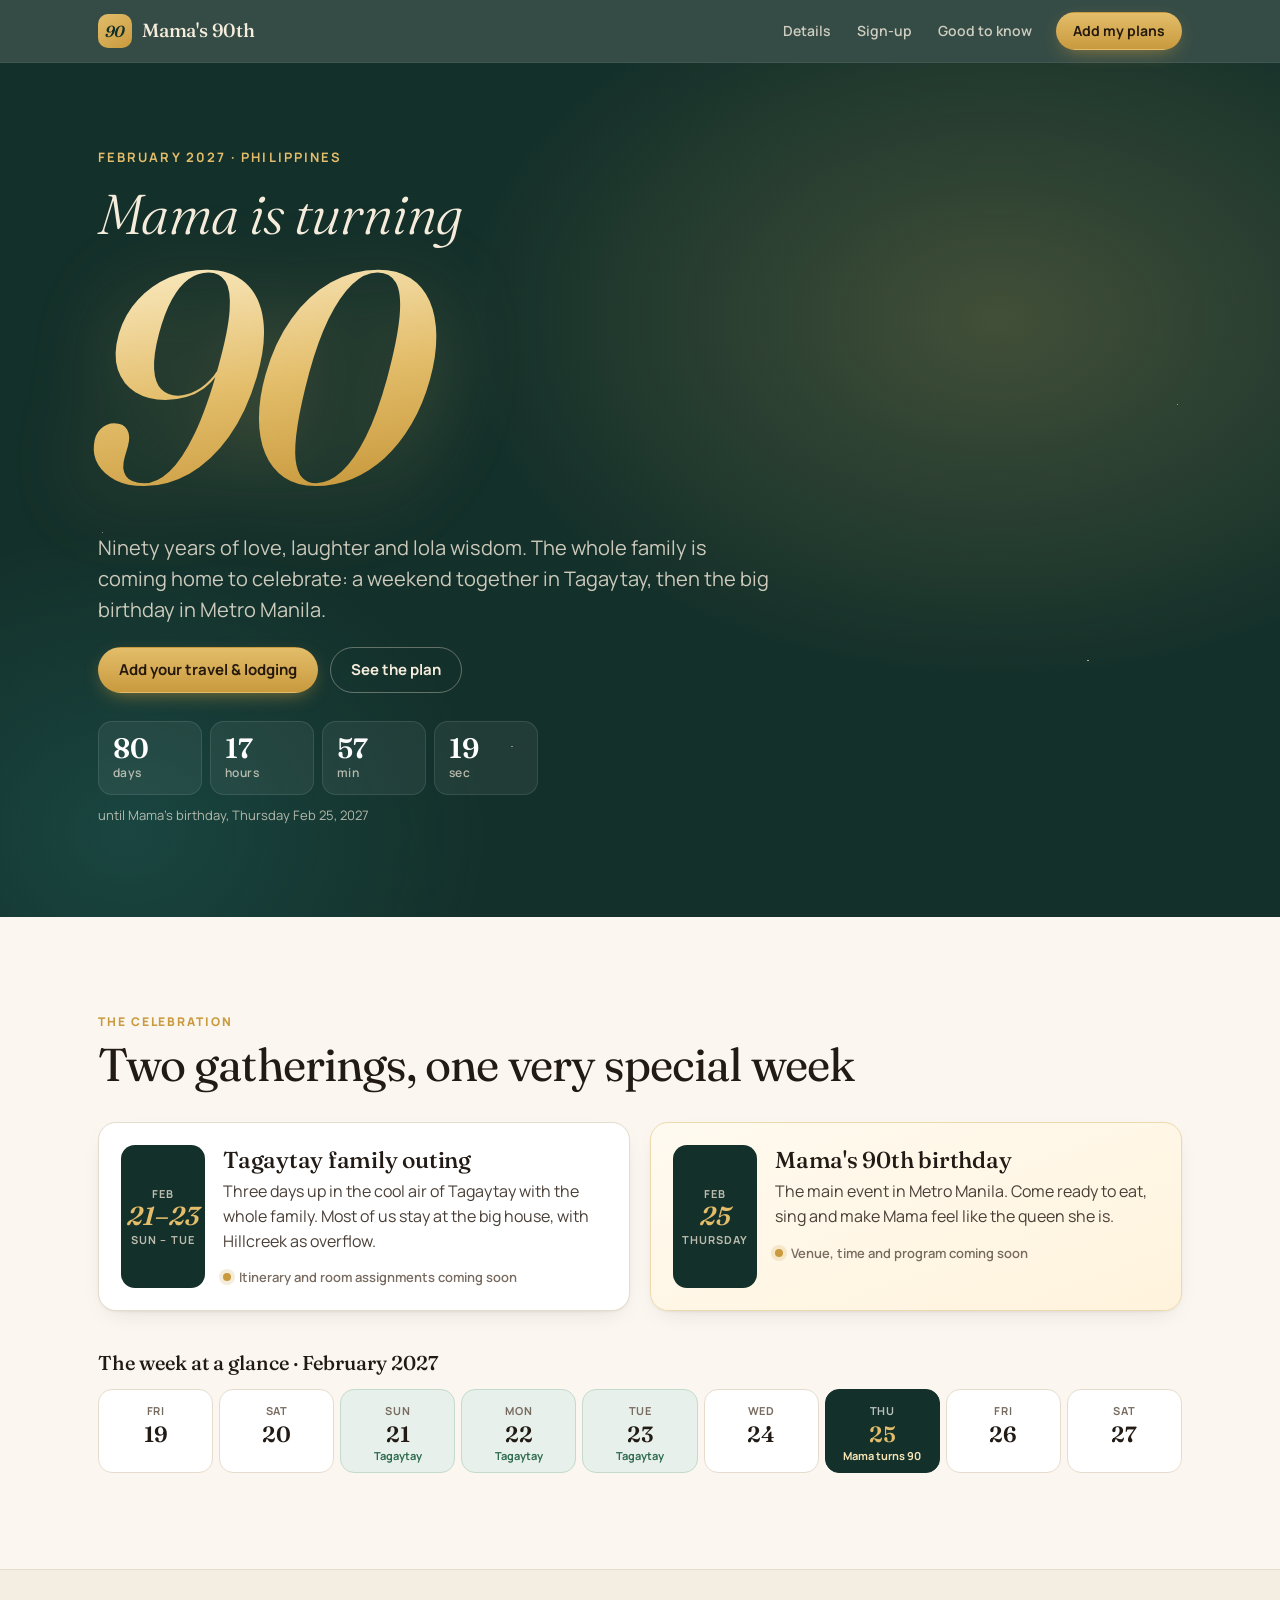
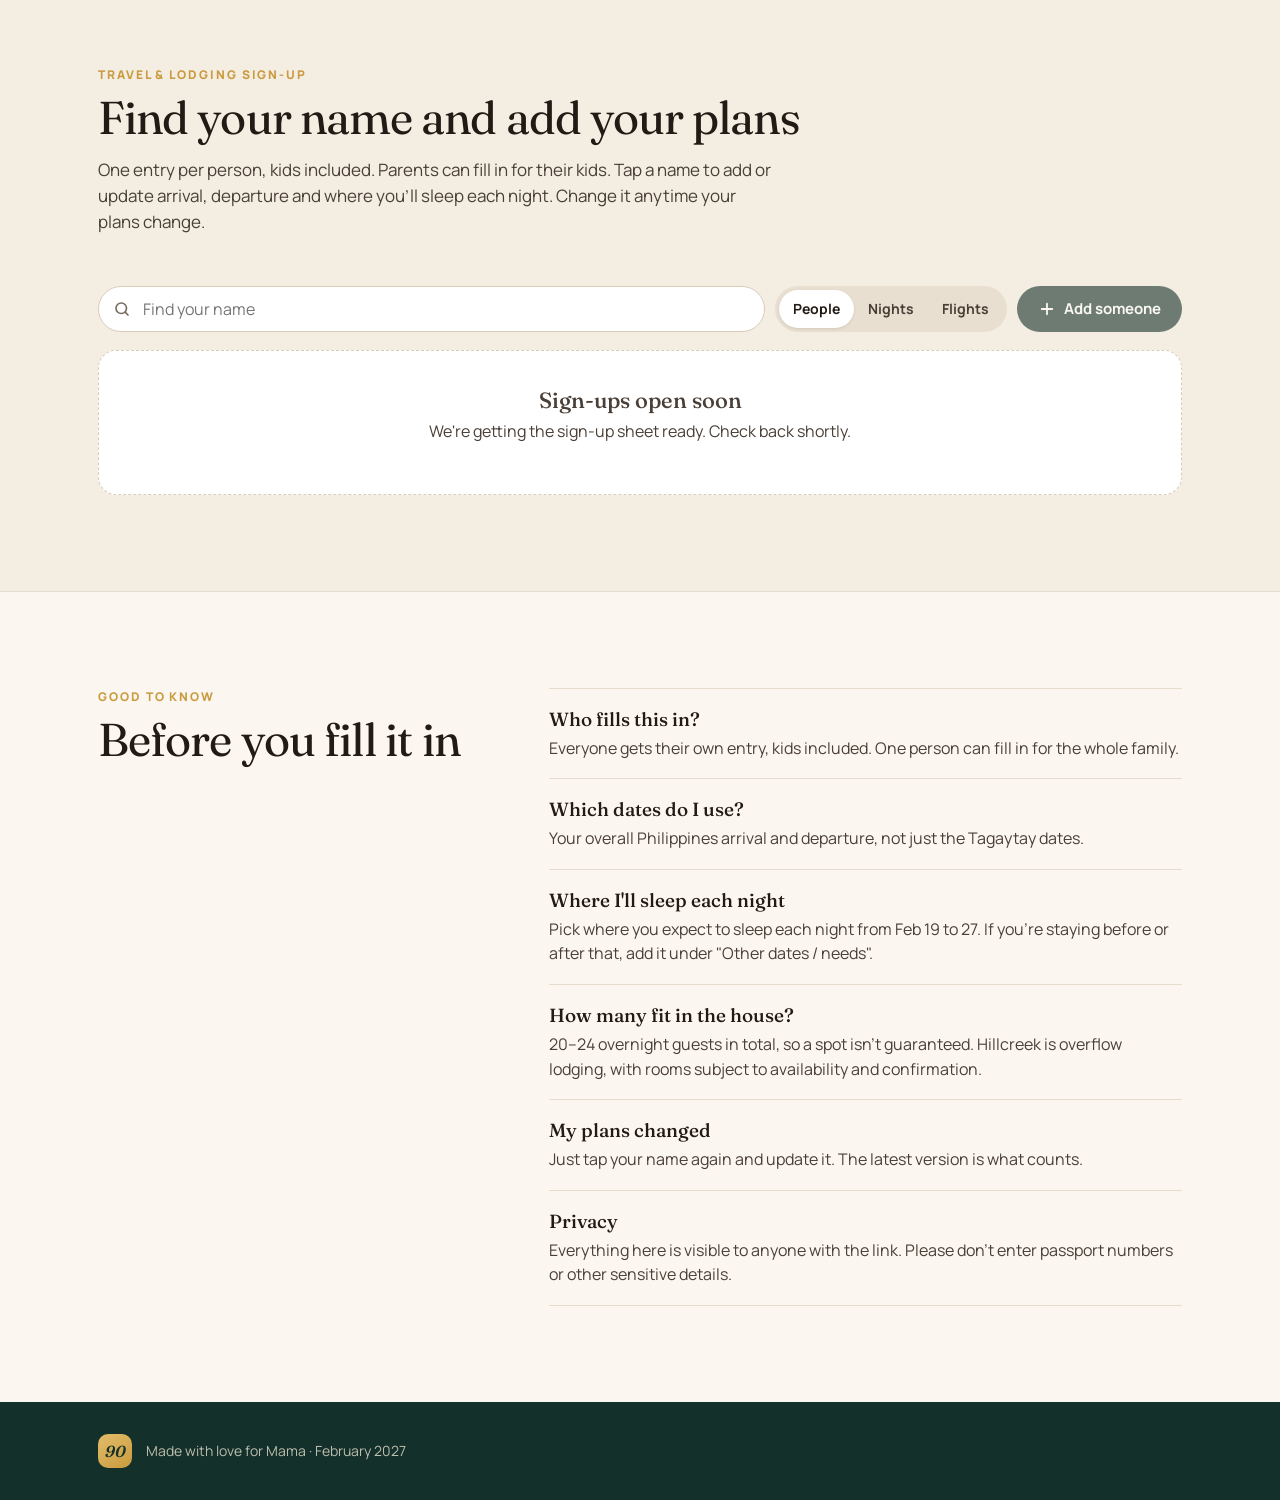
==== index.html @ 4e3ced60 "Mama's 90th event site with travel & lodging sign-up Static site for GitHub Pages backed by a Google" ====
<!doctype html>
<html lang="en">
<head>
  <meta charset="utf-8">
  <meta name="viewport" content="width=device-width, initial-scale=1, viewport-fit=cover">
  <title>Mama's 90th</title>
  <meta name="description" content="Mama is turning 90! Family outing in Tagaytay, Feb 21–23, and the birthday celebration in Metro Manila, Feb 25, 2027. Sign up for travel and lodging here.">
  <!-- Everyone's travel details are visible on this page, so keep it out of search engines. -->
  <meta name="robots" content="noindex, nofollow">
  <meta property="og:title" content="Mama's 90th">
  <meta property="og:description" content="Tagaytay family outing Feb 21–23 · Birthday celebration Feb 25, 2027. Add your travel & lodging plans.">
  <meta name="theme-color" content="#14302a">
  <link rel="icon" href="data:image/svg+xml,%3Csvg xmlns='http://www.w3.org/2000/svg' viewBox='0 0 64 64'%3E%3Crect width='64' height='64' rx='14' fill='%2314302a'/%3E%3Ctext x='32' y='44' font-family='Georgia,serif' font-size='32' font-style='italic' text-anchor='middle' fill='%23e3bd6a'%3E90%3C/text%3E%3C/svg%3E">
  <link rel="preconnect" href="https://fonts.googleapis.com">
  <link rel="preconnect" href="https://fonts.gstatic.com" crossorigin>
  <link href="https://fonts.googleapis.com/css2?family=Fraunces:ital,opsz,wght@0,9..144,300..700;1,9..144,300..700&family=Manrope:wght@400;500;600;700&display=swap" rel="stylesheet">
  <link rel="stylesheet" href="assets/styles.css">
  <script src="config.js"></script>
  <script src="assets/app.js" defer></script>
</head>
<body>
  <header class="nav" id="top">
    <div class="wrap nav__inner">
      <a class="brand" href="#top"><span class="brand__mark">90</span><span>Mama's 90th</span></a>
      <nav class="nav__links" aria-label="Sections">
        <a href="#details">Details</a>
        <a href="#signup">Sign-up</a>
        <a href="#faq">Good to know</a>
      </nav>
      <button class="btn btn--gold btn--sm" type="button" data-action="my-info">Add my plans</button>
    </div>
  </header>

  <main>
    <section class="hero">
      <div class="hero__glow" aria-hidden="true"></div>
      <div class="wrap hero__inner">
        <p class="eyebrow">February 2027 · Philippines</p>
        <h1 class="hero__title">
          <span class="hero__pre">Mama is turning</span>
          <span class="hero__num">90</span>
        </h1>
        <p class="hero__lede">Ninety years of love, laughter and lola wisdom. The whole family is coming home to celebrate: a weekend together in Tagaytay, then the big birthday in Metro Manila.</p>
        <div class="hero__cta">
          <a class="btn btn--gold" href="#signup">Add your travel &amp; lodging</a>
          <a class="btn btn--ghost" href="#details">See the plan</a>
        </div>
        <div class="countdown" id="countdown" aria-live="polite"></div>
      </div>
    </section>

    <section class="section" id="details">
      <div class="wrap">
        <p class="kicker">The celebration</p>
        <h2 class="h2">Two gatherings, one very special week</h2>

        <div class="events">
          <article class="event">
            <div class="event__date"><span>Feb</span><strong>21–23</strong><span>Sun – Tue</span></div>
            <div class="event__body">
              <h3>Tagaytay family outing</h3>
              <p>Three days up in the cool air of Tagaytay with the whole family. Most of us stay at the big house, with Hillcreek as overflow.</p>
              <p class="soon"><span class="dot"></span>Itinerary and room assignments coming soon</p>
            </div>
          </article>
          <article class="event event--feature">
            <div class="event__date"><span>Feb</span><strong>25</strong><span>Thursday</span></div>
            <div class="event__body">
              <h3>Mama's 90th birthday</h3>
              <p>The main event in Metro Manila. Come ready to eat, sing and make Mama feel like the queen she is.</p>
              <p class="soon"><span class="dot"></span>Venue, time and program coming soon</p>
            </div>
          </article>
        </div>

        <div class="week" aria-label="The week at a glance">
          <h3 class="h3">The week at a glance · February 2027</h3>
          <ol class="week__days" id="week"></ol>
        </div>
      </div>
    </section>

    <section class="section section--tint" id="signup">
      <div class="wrap">
        <p class="kicker">Travel &amp; lodging sign-up</p>
        <h2 class="h2">Find your name and add your plans</h2>
        <p class="lede">One entry per person, kids included. Parents can fill in for their kids. Tap a name to add or update arrival, departure and where you'll sleep each night. Change it anytime your plans change.</p>

        <div class="stats" id="stats" aria-live="polite"></div>

        <div class="toolbar">
          <label class="search">
            <svg viewBox="0 0 24 24" aria-hidden="true"><circle cx="11" cy="11" r="7"/><path d="m20 20-3.5-3.5"/></svg>
            <span class="sr-only">Find your name</span>
            <input type="search" id="search" placeholder="Find your name" autocomplete="off">
          </label>
          <div class="tabs" role="tablist" aria-label="View">
            <button role="tab" type="button" class="tab" data-view="people" aria-selected="true">People</button>
            <button role="tab" type="button" class="tab" data-view="nights" aria-selected="false">Nights</button>
            <button role="tab" type="button" class="tab" data-view="flights" aria-selected="false">Flights</button>
          </div>
          <button class="btn btn--dark" type="button" data-action="add">
            <svg viewBox="0 0 24 24" aria-hidden="true"><path d="M12 5v14M5 12h14"/></svg>Add someone
          </button>
        </div>

        <div id="board" class="board" aria-live="polite"></div>
      </div>
    </section>

    <section class="section" id="faq">
      <div class="wrap faq">
        <div>
          <p class="kicker">Good to know</p>
          <h2 class="h2">Before you fill it in</h2>
        </div>
        <dl class="faq__list">
          <div><dt>Who fills this in?</dt><dd>Everyone gets their own entry, kids included. One person can fill in for the whole family.</dd></div>
          <div><dt>Which dates do I use?</dt><dd>Your overall Philippines arrival and departure, not just the Tagaytay dates.</dd></div>
          <div><dt>Where I'll sleep each night</dt><dd>Pick where you expect to sleep each night from Feb 19 to 27. If you're staying before or after that, add it under "Other dates / needs".</dd></div>
          <div><dt>How many fit in the house?</dt><dd>20–24 overnight guests in total, so a spot isn't guaranteed. Hillcreek is overflow lodging, with rooms subject to availability and confirmation.</dd></div>
          <div><dt>My plans changed</dt><dd>Just tap your name again and update it. The latest version is what counts.</dd></div>
          <div><dt>Privacy</dt><dd>Everything here is visible to anyone with the link. Please don't enter passport numbers or other sensitive details.</dd></div>
        </dl>
      </div>
    </section>
  </main>

  <footer class="footer">
    <div class="wrap footer__inner">
      <span class="brand__mark">90</span>
      <p>Made with love for Mama · February 2027</p>
    </div>
  </footer>

  <dialog class="sheet" id="editor" aria-labelledby="editor-title">
    <form id="form" novalidate>
      <header class="sheet__head">
        <div>
          <p class="kicker kicker--sm" id="editor-kicker">Travel &amp; lodging</p>
          <h2 id="editor-title">Your plans</h2>
        </div>
        <button class="icon-btn" type="button" data-action="close" aria-label="Close">
          <svg viewBox="0 0 24 24" aria-hidden="true"><path d="M6 6l12 12M18 6 6 18"/></svg>
        </button>
      </header>

      <div class="sheet__body">
        <fieldset class="group">
          <legend>Who</legend>
          <div class="grid2">
            <label class="field">
              <span>Full name <em>*</em></span>
              <input name="name" required maxlength="80" autocomplete="name">
            </label>
            <label class="field">
              <span>Contact person</span>
              <input name="contact" maxlength="80" placeholder="Who to reach for this person">
            </label>
          </div>
          <label class="field field--copy">
            <span>Same plans as someone else?</span>
            <select id="copy-from"><option value="">Copy dates &amp; lodging from…</option></select>
          </label>
        </fieldset>

        <fieldset class="group">
          <legend>Coming?</legend>
          <div class="rsvp">
            <div class="rsvp__item">
              <p class="rsvp__label">Tagaytay family outing <small>Feb 21–23</small></p>
              <div class="seg" role="radiogroup" aria-label="Attending Tagaytay">
                <label><input type="radio" name="tagaytay" value="Yes"><span>Yes</span></label>
                <label><input type="radio" name="tagaytay" value="Maybe"><span>Maybe</span></label>
                <label><input type="radio" name="tagaytay" value="No"><span>No</span></label>
              </div>
            </div>
            <div class="rsvp__item">
              <p class="rsvp__label">Mama's birthday <small>Feb 25 · Metro Manila</small></p>
              <div class="seg" role="radiogroup" aria-label="Attending Feb 25">
                <label><input type="radio" name="feb25" value="Yes"><span>Yes</span></label>
                <label><input type="radio" name="feb25" value="Maybe"><span>Maybe</span></label>
                <label><input type="radio" name="feb25" value="No"><span>No</span></label>
              </div>
            </div>
          </div>
        </fieldset>

        <fieldset class="group">
          <legend>Travel</legend>
          <label class="check">
            <input type="checkbox" id="local">
            <span>Already in the Philippines, no flights to add</span>
          </label>
          <div id="travel-fields">
            <p class="hint">Use your overall Philippines dates, not just Tagaytay. Leave anything you don't know yet blank.</p>
            <div class="leg">
              <p class="leg__title">Arriving</p>
              <div class="grid3">
                <label class="field"><span>Date (PH)</span><input type="date" name="arrDate"></label>
                <label class="field"><span>Time</span><input type="time" name="arrTime"></label>
                <label class="field"><span>Flight / from</span><input name="arrFlight" maxlength="120" placeholder="e.g. PR103 from LAX"></label>
              </div>
            </div>
            <div class="leg">
              <p class="leg__title">Leaving</p>
              <div class="grid3">
                <label class="field"><span>Date (PH)</span><input type="date" name="depDate"></label>
                <label class="field"><span>Time</span><input type="time" name="depTime"></label>
                <label class="field"><span>Flight / to</span><input name="depFlight" maxlength="120" placeholder="e.g. PR102 to LAX"></label>
              </div>
            </div>
          </div>
        </fieldset>

        <fieldset class="group">
          <legend>Where you'll sleep</legend>
          <p class="hint">Pick where you expect to sleep each night. The house fits 20–24 overnight guests, so spots aren't guaranteed.</p>
          <label class="field field--all">
            <span>Same every night?</span>
            <select id="set-all"><option value="">Set all nights to…</option></select>
          </label>
          <div class="nights" id="nights"></div>
        </fieldset>

        <fieldset class="group">
          <legend>Anything else</legend>
          <div class="grid2">
            <label class="field"><span>Room sharing with</span><input name="roomSharing" maxlength="200"></label>
            <label class="field"><span>Bed / room preference</span><input name="bedPref" maxlength="200"></label>
          </div>
          <label class="field"><span>Other dates / needs</span><textarea name="otherNeeds" rows="2" maxlength="500" placeholder="Staying before Feb 19 or after Feb 27? Tell us here."></textarea></label>
          <label class="field"><span>Accessibility / notes</span><textarea name="notes" rows="2" maxlength="500"></textarea></label>
          <p class="hint hint--warn">Visible to anyone with the link. No passport numbers or sensitive details, please.</p>
        </fieldset>
      </div>

      <footer class="sheet__foot">
        <p class="form-error" id="form-error" role="alert"></p>
        <button class="btn btn--line" type="button" data-action="close">Cancel</button>
        <button class="btn btn--dark" type="submit" id="save">Save plans</button>
      </footer>
    </form>
  </dialog>

  <div class="toast" id="toast" role="status" aria-live="polite"></div>
</body>
</html>
---- assets/styles.css ----
:root {
  --bg: #fbf7f0;
  --tint: #f4ede2;
  --surface: #ffffff;
  --ink: #221a15;
  --ink-2: #4a3f37;
  --muted: #786b60;
  --line: #e6dccd;
  --line-2: #d9ccb9;
  --forest: #14302a;
  --forest-2: #1d4339;
  --gold: #c99a3e;
  --gold-2: #e3bd6a;
  --gold-3: #f6e4b5;
  --yes: #2f7a55;
  --maybe: #b07d1c;
  --no: #a24d3c;

  --l-bighouse: #2f6b4f;
  --l-73: #3c5ba3;
  --l-hill: #2a8584;
  --l-hotel: #7a4f9e;
  --l-own: #6a6f78;
  --l-need: #d6563a;
  --l-none: #ddd5c9;

  --radius: 18px;
  --radius-sm: 12px;
  --shadow: 0 1px 2px rgba(34, 26, 21, .05), 0 8px 24px -12px rgba(34, 26, 21, .18);
  --serif: "Fraunces", Georgia, "Times New Roman", serif;
  --sans: "Manrope", system-ui, -apple-system, "Segoe UI", sans-serif;
  color-scheme: light;
}

*, *::before, *::after { box-sizing: border-box; }
html { scroll-behavior: smooth; scroll-padding-top: 80px; -webkit-text-size-adjust: 100%; }
body {
  margin: 0;
  background: var(--bg);
  color: var(--ink);
  font: 16px/1.55 var(--sans);
  -webkit-font-smoothing: antialiased;
  overflow-x: hidden;
}
img, svg { display: block; }
button, input, select, textarea { font: inherit; color: inherit; }
a { color: inherit; }
[hidden] { display: none !important; }
.sr-only { position: absolute; width: 1px; height: 1px; overflow: hidden; clip: rect(0 0 0 0); white-space: nowrap; }
.wrap { width: 100%; max-width: 1140px; margin: 0 auto; padding: 0 16px; }
@media (min-width: 700px) { .wrap { padding: 0 28px; } }

/* Buttons */
.btn {
  display: inline-flex; align-items: center; justify-content: center; gap: 8px;
  min-height: 46px; padding: 0 20px; border-radius: 999px; border: 1px solid transparent;
  font-weight: 700; font-size: 15px; text-decoration: none; cursor: pointer; white-space: nowrap;
  transition: transform .15s ease, background .15s ease, box-shadow .15s ease, border-color .15s;
}
.btn:active { transform: translateY(1px); }
.btn svg { width: 18px; height: 18px; fill: none; stroke: currentColor; stroke-width: 2.4; stroke-linecap: round; }
.btn--sm { min-height: 38px; padding: 0 16px; font-size: 14px; }
.btn--gold { background: linear-gradient(180deg, var(--gold-2), var(--gold)); color: #24190c; box-shadow: 0 6px 20px -8px rgba(201, 154, 62, .8); }
.btn--gold:hover { box-shadow: 0 10px 28px -8px rgba(201, 154, 62, .9); }
.btn--ghost { color: #f5ecdc; border-color: rgba(245, 236, 220, .35); }
.btn--ghost:hover { border-color: rgba(245, 236, 220, .7); }
.btn--dark { background: var(--forest); color: #fff; }
.btn--dark:hover { background: var(--forest-2); }
.btn--line { background: transparent; border-color: var(--line-2); color: var(--ink); }
.btn--line:hover { border-color: var(--ink-2); }
.btn[disabled] { opacity: .6; cursor: progress; }
:focus-visible { outline: 3px solid var(--gold-2); outline-offset: 2px; }

/* Nav */
.nav {
  position: sticky; top: 0; z-index: 30;
  background: rgba(20, 48, 42, .86); backdrop-filter: saturate(1.4) blur(14px); -webkit-backdrop-filter: saturate(1.4) blur(14px);
  border-bottom: 1px solid rgba(255, 255, 255, .06); color: #f5ecdc;
}
.nav__inner { display: flex; align-items: center; gap: 16px; height: 62px; }
.brand { display: inline-flex; align-items: center; gap: 10px; text-decoration: none; font-family: var(--serif); font-size: 19px; font-weight: 500; letter-spacing: -.01em; }
.brand__mark {
  display: inline-grid; place-items: center; width: 34px; height: 34px; border-radius: 10px;
  background: linear-gradient(145deg, var(--gold-2), var(--gold)); color: var(--forest);
  font: italic 600 16px/1 var(--serif);
}
.nav__links { display: none; gap: 26px; margin-left: auto; font-size: 14px; font-weight: 600; }
.nav__links a { text-decoration: none; opacity: .8; }
.nav__links a:hover { opacity: 1; }
.nav .btn { margin-left: auto; }
@media (min-width: 760px) { .nav__links { display: flex; } .nav .btn { margin-left: 8px; } }

/* Hero */
.hero { position: relative; overflow: hidden; background: var(--forest); color: #f5ecdc; }
.hero__glow {
  position: absolute; inset: 0; pointer-events: none;
  background:
    radial-gradient(60% 60% at 78% 30%, rgba(227, 189, 106, .22), transparent 70%),
    radial-gradient(40% 50% at 10% 90%, rgba(42, 133, 132, .25), transparent 70%),
    radial-gradient(1.4px 1.4px at 20% 30%, rgba(246, 228, 181, .7) 50%, transparent 51%),
    radial-gradient(1.2px 1.2px at 65% 15%, rgba(246, 228, 181, .6) 50%, transparent 51%),
    radial-gradient(1.6px 1.6px at 85% 70%, rgba(246, 228, 181, .7) 50%, transparent 51%),
    radial-gradient(1.2px 1.2px at 40% 80%, rgba(246, 228, 181, .5) 50%, transparent 51%),
    radial-gradient(1px 1px at 92% 40%, rgba(246, 228, 181, .6) 50%, transparent 51%),
    radial-gradient(1.3px 1.3px at 8% 55%, rgba(246, 228, 181, .5) 50%, transparent 51%);
}
.hero__inner { position: relative; padding: 56px 16px 64px; display: grid; gap: 22px; }
@media (min-width: 700px) { .hero__inner { padding: 84px 28px 92px; } }
.eyebrow { margin: 0; font-size: 13px; font-weight: 700; letter-spacing: .16em; text-transform: uppercase; color: var(--gold-2); }
.hero__title { margin: 0; display: grid; font-family: var(--serif); font-weight: 400; line-height: .9; }
.hero__pre { font-size: clamp(30px, 6vw, 56px); font-style: italic; font-weight: 300; letter-spacing: -.01em; }
.hero__num {
  font-size: clamp(150px, 38vw, 300px); font-weight: 600; font-style: italic; letter-spacing: -.05em; margin-left: -.04em;
  background: linear-gradient(170deg, #fff4d4 0%, var(--gold-2) 38%, var(--gold) 64%, #9a7022 100%);
  -webkit-background-clip: text; background-clip: text; color: transparent;
  filter: drop-shadow(0 12px 40px rgba(227, 189, 106, .25));
}
.hero__lede { margin: 0; max-width: 34em; font-size: clamp(17px, 2.2vw, 20px); color: rgba(245, 236, 220, .82); }
.hero__cta { display: flex; flex-wrap: wrap; gap: 12px; }
.countdown { display: grid; grid-template-columns: repeat(4, minmax(0, 104px)); gap: 8px; margin-top: 6px; }
.countdown__item {
  display: grid; gap: 2px; padding: 12px 14px; border-radius: 14px; min-width: 0;
  background: rgba(255, 255, 255, .06); border: 1px solid rgba(255, 255, 255, .1);
}
.countdown__note { grid-column: 1 / -1; margin: 2px 0 0; font-size: 13px; color: rgba(245, 236, 220, .7); }
.countdown--done { grid-template-columns: auto; }
.countdown__item strong { font: 600 28px/1 var(--serif); color: #fff; }
.countdown__item span { font-size: 12px; font-weight: 600; letter-spacing: .04em; color: rgba(245, 236, 220, .7); }

/* Sections */
.section { padding: 64px 0; }
@media (min-width: 700px) { .section { padding: 96px 0; } }
.section--tint { background: var(--tint); border-block: 1px solid var(--line); }
.kicker { margin: 0 0 8px; font-size: 12px; font-weight: 800; letter-spacing: .16em; text-transform: uppercase; color: var(--gold); }
.kicker--sm { margin: 0 0 2px; font-size: 11px; }
.h2 { margin: 0; font: 400 clamp(30px, 4.6vw, 46px)/1.08 var(--serif); letter-spacing: -.02em; max-width: 18em; }
.h3 { margin: 0 0 14px; font: 500 20px/1.2 var(--serif); }
.lede { margin: 14px 0 0; max-width: 40em; color: var(--ink-2); font-size: 17px; }

/* Events */
.events { display: grid; gap: 16px; margin-top: 32px; }
@media (min-width: 820px) { .events { grid-template-columns: 1fr 1fr; gap: 20px; } }
.event {
  display: grid; grid-template-columns: auto 1fr; gap: 18px; padding: 22px;
  background: var(--surface); border: 1px solid var(--line); border-radius: var(--radius); box-shadow: var(--shadow);
}
.event--feature { background: linear-gradient(160deg, #fffaf0, #fff3dc); border-color: #ecd9ad; }
.event__date {
  display: grid; align-content: center; justify-items: center; width: 84px; padding: 12px 6px; border-radius: 14px;
  background: var(--forest); color: #f5ecdc; text-align: center;
}
.event__date span { font-size: 11px; font-weight: 700; letter-spacing: .1em; text-transform: uppercase; opacity: .75; }
.event__date strong { font: italic 600 26px/1.1 var(--serif); color: var(--gold-2); white-space: nowrap; }
.event__body h3 { margin: 2px 0 6px; font: 500 23px/1.15 var(--serif); letter-spacing: -.01em; }
.event__body p { margin: 0 0 10px; color: var(--ink-2); }
.soon { display: inline-flex; align-items: center; gap: 8px; font-size: 13px; font-weight: 600; color: var(--muted) !important; margin: 4px 0 0 !important; }
.dot { width: 8px; height: 8px; border-radius: 50%; background: var(--gold); box-shadow: 0 0 0 4px rgba(201, 154, 62, .18); }

.week { margin-top: 40px; }
.week__days { list-style: none; margin: 0; padding: 0; display: grid; grid-template-columns: repeat(9, minmax(0, 1fr)); gap: 6px; }
.day {
  display: grid; justify-items: center; gap: 4px; padding: 12px 2px 10px; border-radius: 14px; text-align: center;
  background: var(--surface); border: 1px solid var(--line); min-width: 0;
}
.day small { font-size: 11px; font-weight: 700; letter-spacing: .06em; text-transform: uppercase; color: var(--muted); }
.day strong { font: 600 22px/1 var(--serif); }
.day em { font-style: normal; font-size: 11px; font-weight: 700; line-height: 1.2; color: var(--muted); overflow-wrap: anywhere; }
.day--tagaytay { background: #e7f0ea; border-color: #c4dbcb; }
.day--tagaytay em { color: var(--l-bighouse); }
.day--bday { background: var(--forest); border-color: var(--forest); color: #fff; }
.day--bday small { color: rgba(255, 255, 255, .7); }
.day--bday strong { color: var(--gold-2); }
.day--bday em { color: var(--gold-3); }
@media (max-width: 560px) {
  .week__days { grid-template-columns: repeat(3, minmax(0, 1fr)); }
}

/* Sign-up */
.stats { display: grid; grid-template-columns: repeat(2, minmax(0, 1fr)); gap: 10px; margin: 28px 0 22px; }
@media (min-width: 760px) { .stats { grid-template-columns: repeat(4, minmax(0, 1fr)); gap: 14px; } }
.stat { padding: 16px 18px; background: var(--surface); border: 1px solid var(--line); border-radius: var(--radius-sm); }
.stat strong { display: block; font: 600 30px/1 var(--serif); letter-spacing: -.02em; }
.stat span { display: block; margin-top: 6px; font-size: 13px; font-weight: 600; color: var(--muted); }
.stat small { color: var(--muted); font-weight: 600; }
.stat--alert strong { color: var(--l-need); }

.toolbar { display: flex; flex-wrap: wrap; align-items: center; gap: 10px; margin-bottom: 18px; }
.search {
  flex: 1 1 240px; display: flex; align-items: center; gap: 10px; min-height: 46px; padding: 0 14px;
  background: var(--surface); border: 1px solid var(--line-2); border-radius: 999px;
}
.search:focus-within { border-color: var(--forest); box-shadow: 0 0 0 3px rgba(20, 48, 42, .12); }
.search svg { width: 18px; height: 18px; fill: none; stroke: var(--muted); stroke-width: 2.2; stroke-linecap: round; flex: none; }
.search input { flex: 1; min-width: 0; border: 0; outline: 0; background: transparent; height: 44px; }
.tabs { display: inline-flex; padding: 4px; background: #e9dfd0; border-radius: 999px; }
.tab { border: 0; background: transparent; padding: 0 14px; height: 38px; border-radius: 999px; font-weight: 700; font-size: 14px; color: var(--ink-2); cursor: pointer; }
.tab[aria-selected="true"] { background: var(--surface); color: var(--ink); box-shadow: 0 1px 3px rgba(0, 0, 0, .1); }
@media (max-width: 560px) {
  .toolbar .tabs { order: 3; flex: 1 1 100%; }
  .toolbar .tab { flex: 1; }
  .toolbar > .btn { flex: 1 1 auto; }
}

.people { display: grid; align-items: start; gap: 12px; grid-template-columns: repeat(auto-fill, minmax(min(100%, 320px), 1fr)); }
.person {
  position: relative; display: grid; align-content: start; gap: 12px; padding: 18px; text-align: left; width: 100%;
  background: var(--surface); border: 1px solid var(--line); border-radius: var(--radius); cursor: pointer;
  transition: border-color .15s, box-shadow .15s, transform .15s;
}
.person:hover { border-color: var(--line-2); box-shadow: var(--shadow); transform: translateY(-1px); }
.person--empty { background: rgba(255, 255, 255, .55); border-style: dashed; }
.person.is-flash, .nights-table tr.is-flash td { animation: flash 2.2s ease-out; }
@keyframes flash { 0%, 40% { border-color: var(--gold); box-shadow: 0 0 0 4px rgba(201, 154, 62, .35); background-color: #fff8e6; } }
.person__top { display: flex; align-items: flex-start; gap: 12px; }
.avatar {
  flex: none; display: grid; place-items: center; width: 42px; height: 42px; border-radius: 50%;
  font: 600 16px/1 var(--serif); color: #fff; background: var(--forest-2);
}
.person__name { margin: 0; font: 600 18px/1.2 var(--serif); letter-spacing: -.01em; }
.person__sub { margin: 3px 0 0; font-size: 13px; color: var(--muted); }
.person__edit {
  margin-left: auto; flex: none; font-size: 13px; font-weight: 700; color: var(--forest);
  padding: 6px 12px; border: 0; border-radius: 999px; background: #edf3ef; cursor: pointer;
}
.person--empty .person__edit { background: var(--forest); color: #fff; }
.chips { display: flex; flex-wrap: wrap; gap: 6px; }
.chip { display: inline-flex; align-items: center; gap: 6px; padding: 4px 10px; border-radius: 999px; font-size: 12.5px; font-weight: 700; background: #f1ebe2; color: var(--ink-2); }
.chip::before { content: ""; width: 7px; height: 7px; border-radius: 50%; background: currentColor; opacity: .9; }
.chip--Yes { background: #e3f1e9; color: var(--yes); }
.chip--Maybe { background: #f8eed6; color: var(--maybe); }
.chip--No { background: #f6e3de; color: var(--no); }
.chip--blank { background: #f1ebe2; color: var(--muted); }
.trip { display: grid; gap: 4px; margin: 0; font-size: 14px; }
.trip div { display: grid; grid-template-columns: 74px 1fr; gap: 8px; }
.trip dt { color: var(--muted); font-weight: 600; }
.trip dd { margin: 0; color: var(--ink-2); overflow-wrap: anywhere; }
.strip { display: grid; grid-template-columns: repeat(9, minmax(0, 1fr)); gap: 3px; }
.strip i { height: 8px; border-radius: 3px; background: transparent; box-shadow: inset 0 0 0 1px var(--line-2); }
.strip__legend { display: flex; justify-content: space-between; font-size: 11px; color: var(--muted); font-weight: 600; margin-top: -6px; }
.person__notes { margin: 0; font-size: 13.5px; color: var(--ink-2); background: #faf6ef; border-radius: 10px; padding: 8px 10px; overflow-wrap: anywhere; }
.person__notes b { color: var(--muted); font-weight: 700; }
.person__foot { font-size: 12px; color: var(--muted); }

/* Lodging colours, shared by the strips, the board and the selects */
.L-bighouse { --c: var(--l-bighouse); }
.L-73 { --c: var(--l-73); }
.L-hill { --c: var(--l-hill); }
.L-hotel { --c: var(--l-hotel); }
.L-own { --c: var(--l-own); }
.L-need { --c: var(--l-need); }
.L-none { --c: var(--l-none); }
.strip i[class] { background: var(--c); box-shadow: none; }

.legend { display: flex; flex-wrap: wrap; gap: 8px 16px; margin: 0 0 14px; padding: 0; list-style: none; font-size: 13px; font-weight: 600; color: var(--ink-2); }
.legend li { display: inline-flex; align-items: center; gap: 7px; }
.legend li::before { content: ""; width: 12px; height: 12px; border-radius: 4px; background: var(--c); }

.table-wrap--totals { margin-bottom: 14px; }
.table-wrap--totals tfoot tr:last-child td { border-bottom: 0; }
.table-wrap { overflow-x: auto; background: var(--surface); border: 1px solid var(--line); border-radius: var(--radius); -webkit-overflow-scrolling: touch; }
.nights-table { border-collapse: separate; border-spacing: 0; width: 100%; min-width: 860px; font-size: 13px; table-layout: fixed; }
.nights-table th:first-child { width: 170px; }
.nights-table th, .nights-table td { padding: 8px 6px; border-bottom: 1px solid var(--line); text-align: center; white-space: nowrap; }
.nights-table thead th { position: sticky; top: 0; background: #faf6ef; font-weight: 700; color: var(--ink-2); }
.nights-table thead th small { display: block; font-weight: 600; color: var(--muted); font-size: 11px; }
.nights-table th:first-child, .nights-table td:first-child {
  position: sticky; left: 0; z-index: 1; text-align: left; background: var(--surface); padding-left: 16px; min-width: 150px;
  box-shadow: 1px 0 0 var(--line);
}
.nights-table thead th:first-child { background: #faf6ef; z-index: 2; }
.nights-table tbody tr { cursor: pointer; }
.nights-table tbody tr:hover td { background: #fdfaf4; }
.nights-table td.name { font-weight: 700; }
.nights-table .ev-t { background: #f1f7f3; }
.nights-table .ev-b { background: #fbf3e1; }
.pill { display: inline-block; min-width: 74px; padding: 4px 8px; border-radius: 8px; font-size: 12px; font-weight: 700; background: var(--c); color: #fff; }
.pill.L-none { color: var(--muted); }
.pill--blank { background: transparent; color: #b9ad9e; box-shadow: inset 0 0 0 1px dashed var(--line); }
.nights-table tfoot td { background: #faf6ef; font-weight: 700; border-bottom: 1px solid var(--line); }
.nights-table tfoot td:first-child { background: #faf6ef; }
.nights-table tfoot .zero { color: #c5b9aa; font-weight: 600; }
.nights-table tfoot tr.need td:not(:first-child):not(.zero) { color: var(--l-need); }
.cap { color: var(--muted); font-weight: 600; }
.over { color: var(--l-need) !important; }

.flights { display: grid; gap: 16px; }
@media (min-width: 860px) { .flights { grid-template-columns: 1fr 1fr; } }
.flight-col { background: var(--surface); border: 1px solid var(--line); border-radius: var(--radius); padding: 18px; }
.flight-col h3 { margin: 0 0 12px; font: 500 22px/1.2 var(--serif); display: flex; align-items: center; gap: 10px; }
.flight-col h3 svg { width: 22px; height: 22px; fill: none; stroke: var(--gold); stroke-width: 2; stroke-linecap: round; stroke-linejoin: round; }
.flight-day { margin: 14px 0 6px; font-size: 12px; font-weight: 800; letter-spacing: .1em; text-transform: uppercase; color: var(--muted); }
.flight { display: grid; grid-template-columns: 76px 1fr; gap: 10px; align-items: baseline; padding: 9px 0; border-top: 1px solid var(--line); cursor: pointer; }
.flight:hover .flight__who { text-decoration: underline; }
.flight__time { font-weight: 800; font-variant-numeric: tabular-nums; white-space: nowrap; }
.flight__who { font-weight: 700; }
.flight__info { display: block; font-size: 13px; color: var(--muted); }
.flight-none { margin: 4px 0 0; font-size: 14px; color: var(--muted); }

.empty-state, .notice {
  padding: 36px 20px; text-align: center; background: var(--surface); border: 1px dashed var(--line-2); border-radius: var(--radius); color: var(--ink-2);
}
.notice h3 { margin: 0 0 6px; font: 500 22px/1.2 var(--serif); }
.notice p { margin: 0 auto 14px; max-width: 32em; }
.skeleton { height: 168px; border-radius: var(--radius); background: linear-gradient(90deg, #efe7da 0%, #f7f1e8 50%, #efe7da 100%); background-size: 200% 100%; animation: shimmer 1.2s infinite linear; }
@keyframes shimmer { to { background-position: -200% 0; } }

/* FAQ */
.faq { display: grid; gap: 28px; }
@media (min-width: 900px) { .faq { grid-template-columns: 1fr 1.6fr; gap: 56px; } }
.faq__list { margin: 0; display: grid; gap: 0; }
.faq__list div { padding: 18px 0; border-top: 1px solid var(--line); }
.faq__list div:last-child { border-bottom: 1px solid var(--line); }
.faq__list dt { font: 500 19px/1.3 var(--serif); margin-bottom: 4px; }
.faq__list dd { margin: 0; color: var(--ink-2); }

.footer { background: var(--forest); color: rgba(245, 236, 220, .75); padding: 32px 0 calc(32px + env(safe-area-inset-bottom)); }
.footer__inner { display: flex; align-items: center; gap: 14px; }
.footer p { margin: 0; font-size: 14px; }

/* Editor sheet */
.sheet {
  width: min(760px, 100%); max-width: 100%; max-height: 100%; height: 100%; margin: 0; padding: 0; border: 0;
  background: var(--bg); color: var(--ink);
}
@media (min-width: 760px) {
  .sheet { margin: auto; height: auto; max-height: min(92vh, 1000px); border-radius: 22px; box-shadow: 0 30px 80px -20px rgba(0, 0, 0, .45); }
}
.sheet::backdrop { background: rgba(14, 26, 22, .55); backdrop-filter: blur(3px); }
.sheet[open] { animation: rise .22s ease-out; }
@keyframes rise { from { transform: translateY(16px); opacity: 0; } }
.sheet form { display: flex; flex-direction: column; height: 100%; max-height: inherit; }
.sheet__head {
  display: flex; align-items: center; justify-content: space-between; gap: 12px;
  padding: 16px 18px 14px; padding-top: calc(16px + env(safe-area-inset-top)); border-bottom: 1px solid var(--line); background: var(--surface);
}
.sheet__head h2 { margin: 0; font: 500 24px/1.15 var(--serif); letter-spacing: -.01em; }
.icon-btn { display: grid; place-items: center; width: 40px; height: 40px; border-radius: 50%; border: 1px solid var(--line); background: var(--surface); cursor: pointer; flex: none; }
.icon-btn svg { width: 18px; height: 18px; fill: none; stroke: var(--ink); stroke-width: 2.2; stroke-linecap: round; }
.sheet__body { flex: 1; overflow-y: auto; padding: 8px 18px 24px; -webkit-overflow-scrolling: touch; overscroll-behavior: contain; }
.sheet__foot {
  display: flex; align-items: center; justify-content: flex-end; gap: 10px; flex-wrap: wrap;
  padding: 12px 18px; padding-bottom: calc(12px + env(safe-area-inset-bottom)); border-top: 1px solid var(--line); background: var(--surface);
}
.form-error { margin: 0 auto 0 0; color: var(--no); font-size: 14px; font-weight: 600; flex: 1 1 200px; }
.form-error:empty { display: none; }
.group { margin: 0; padding: 20px 0 4px; border: 0; border-bottom: 1px solid var(--line); min-width: 0; }
.group:last-child { border-bottom: 0; }
.group legend { padding: 0; margin-bottom: 12px; font: 500 19px/1.2 var(--serif); }
.field { display: grid; gap: 6px; margin-bottom: 14px; min-width: 0; }
.field > span { font-size: 13px; font-weight: 700; color: var(--ink-2); }
.field em { color: var(--no); font-style: normal; }
.field input, .field select, .field textarea {
  width: 100%; min-height: 46px; padding: 10px 12px; border-radius: 12px; border: 1px solid var(--line-2); background: var(--surface);
  font-size: 16px; outline: none; transition: border-color .15s, box-shadow .15s;
}
.field textarea { resize: vertical; min-height: 64px; }
.field input:focus, .field select:focus, .field textarea:focus { border-color: var(--forest); box-shadow: 0 0 0 3px rgba(20, 48, 42, .12); }
.field input[aria-invalid="true"] { border-color: var(--no); box-shadow: 0 0 0 3px rgba(162, 77, 60, .14); }
.field select { appearance: none; -webkit-appearance: none; padding-right: 36px; background-image: url("data:image/svg+xml,%3Csvg xmlns='http://www.w3.org/2000/svg' viewBox='0 0 24 24' fill='none' stroke='%23786b60' stroke-width='2.4' stroke-linecap='round'%3E%3Cpath d='m6 9 6 6 6-6'/%3E%3C/svg%3E"); background-repeat: no-repeat; background-position: right 12px center; background-size: 16px; }
.field--copy select, .field--all select { background-color: #fffaf0; border-style: dashed; }
.grid2, .grid3 { display: grid; gap: 0 12px; }
@media (min-width: 560px) { .grid2 { grid-template-columns: 1fr 1fr; } .grid3 { grid-template-columns: 1fr .8fr 1.4fr; } }
.hint { margin: -4px 0 14px; font-size: 13.5px; color: var(--muted); }
.hint--warn { margin: 0 0 14px; color: var(--maybe); font-weight: 600; }
.rsvp { display: grid; gap: 14px; margin-bottom: 14px; }
@media (min-width: 560px) { .rsvp { grid-template-columns: 1fr 1fr; } }
.rsvp__label { margin: 0 0 8px; font-weight: 700; font-size: 15px; }
.rsvp__label small { display: block; font-weight: 600; color: var(--muted); font-size: 13px; }
.seg { display: grid; grid-template-columns: repeat(3, 1fr); padding: 4px; gap: 4px; background: #ece3d5; border-radius: 14px; }
.seg label { position: relative; }
.seg input { position: absolute; opacity: 0; inset: 0; margin: 0; cursor: pointer; }
.seg span { display: grid; place-items: center; height: 40px; border-radius: 10px; font-weight: 700; font-size: 15px; color: var(--ink-2); transition: background .15s, color .15s; }
.seg input:focus-visible + span { outline: 3px solid var(--gold-2); }
.seg input[value="Yes"]:checked + span { background: var(--yes); color: #fff; }
.seg input[value="Maybe"]:checked + span { background: var(--maybe); color: #fff; }
.seg input[value="No"]:checked + span { background: var(--no); color: #fff; }
.check { display: flex; align-items: center; gap: 10px; padding: 12px 14px; margin-bottom: 14px; border-radius: 12px; background: var(--surface); border: 1px solid var(--line); font-weight: 600; cursor: pointer; }
.check input { width: 20px; height: 20px; accent-color: var(--forest); margin: 0; flex: none; }
.leg__title { margin: 0 0 8px; font-size: 12px; font-weight: 800; letter-spacing: .1em; text-transform: uppercase; color: var(--gold); }
.nights { display: grid; gap: 8px; }
@media (min-width: 560px) { .nights { grid-template-columns: 1fr 1fr; gap: 8px 12px; } }
.night { display: grid; grid-template-columns: 92px 1fr; align-items: center; gap: 10px; padding: 6px 6px 6px 12px; border-radius: 12px; background: var(--surface); border: 1px solid var(--line); border-left: 5px solid var(--c, var(--line)); }
.night__label { font-size: 13px; line-height: 1.2; font-weight: 700; }
.night__label small { display: block; font-weight: 600; color: var(--muted); font-size: 11.5px; }
.night .field { margin: 0; }
.night select { min-height: 40px; border-color: transparent; background-color: #faf6ef; }

/* Toast + confetti */
.toast {
  position: fixed; left: 50%; bottom: calc(20px + env(safe-area-inset-bottom)); z-index: 60; transform: translate(-50%, 20px);
  max-width: calc(100% - 32px); padding: 12px 18px; border-radius: 14px; background: var(--forest); color: #fff;
  font-weight: 600; box-shadow: 0 16px 40px -12px rgba(0, 0, 0, .5); opacity: 0; pointer-events: none; transition: opacity .2s, transform .2s;
}
.toast.is-on { opacity: 1; transform: translate(-50%, 0); }
.confetti { position: fixed; inset: 0; pointer-events: none; z-index: 70; overflow: hidden; }
.confetti i { position: absolute; top: -12px; width: 8px; height: 14px; border-radius: 2px; animation: fall var(--d) cubic-bezier(.25, .6, .4, 1) forwards; }
@keyframes fall {
  0% { transform: translate3d(0, 0, 0) rotate(0); opacity: 1; }
  100% { transform: translate3d(var(--x), 105vh, 0) rotate(var(--r)); opacity: .9; }
}
@media (prefers-reduced-motion: reduce) {
  html { scroll-behavior: auto; }
  .sheet[open], .skeleton { animation: none; }
  .confetti { display: none; }
}
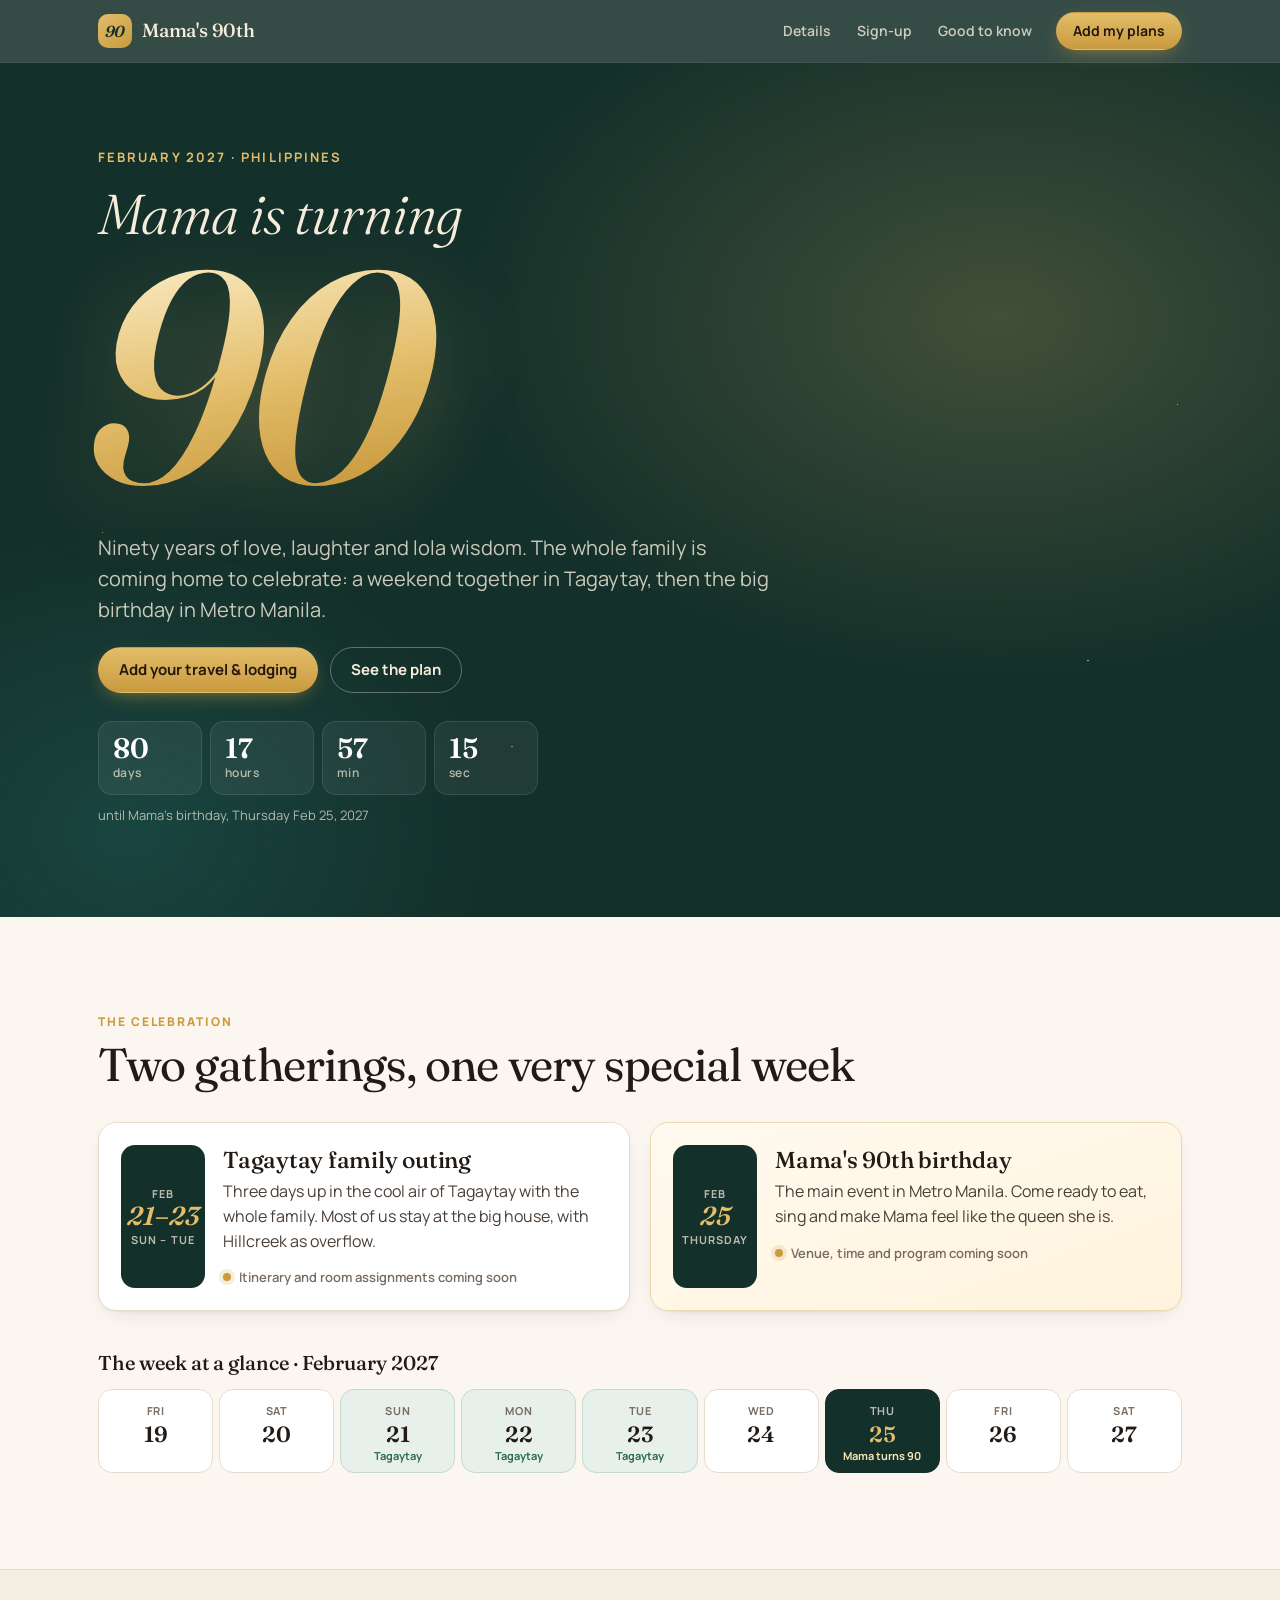
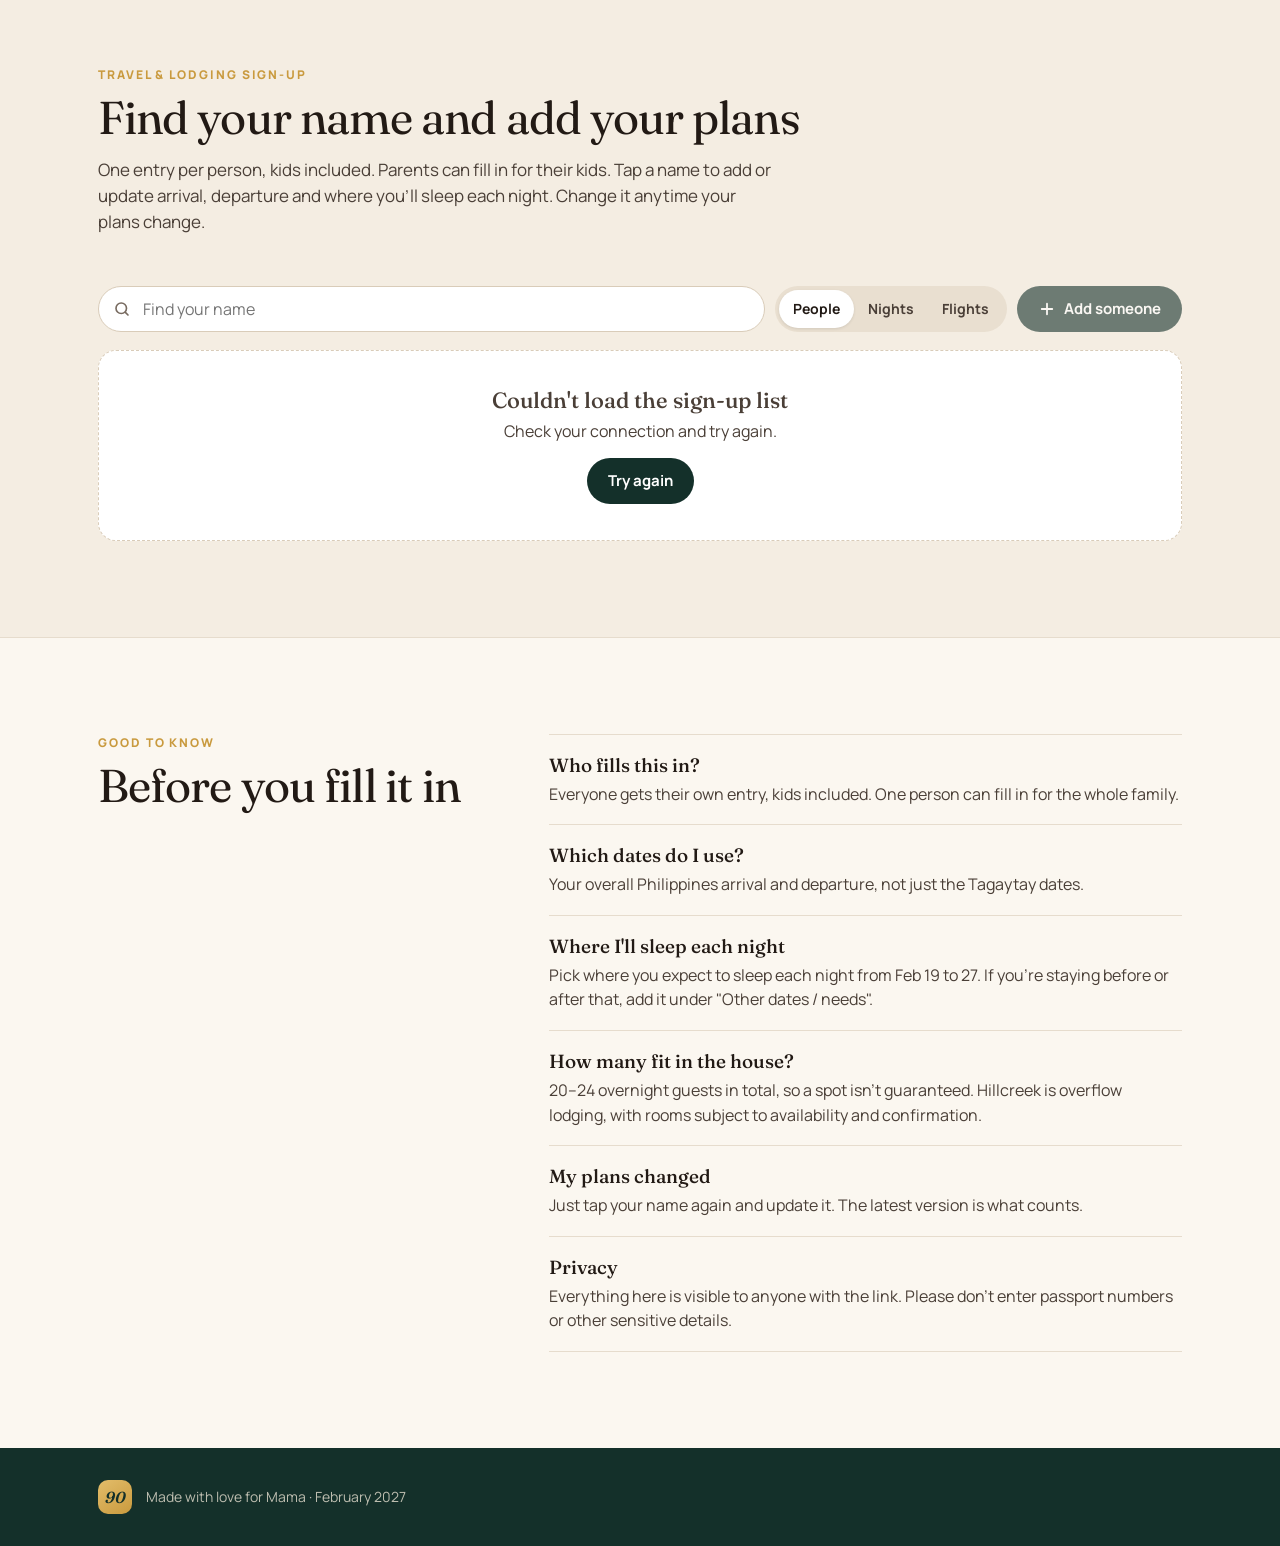
==== commit 1b7587cb: "Add link preview image for iMessage and other chats Co-Authored-By: Claude Opus 5.5 <noreply@anthrop" ====
--- a/index.html
+++ b/index.html
@@ -7,8 +7,16 @@
   <meta name="description" content="Mama is turning 90! Family outing in Tagaytay, Feb 21–23, and the birthday celebration in Metro Manila, Feb 25, 2027. Sign up for travel and lodging here.">
   <!-- Everyone's travel details are visible on this page, so keep it out of search engines. -->
   <meta name="robots" content="noindex, nofollow">
+  <!-- Link previews (iMessage, WhatsApp, Messenger). Image URLs must be absolute; source is dev/og-image.html. -->
+  <meta property="og:type" content="website">
+  <meta property="og:url" content="https://inno0593.github.io/mamas-90th/">
   <meta property="og:title" content="Mama's 90th">
   <meta property="og:description" content="Tagaytay family outing Feb 21–23 · Birthday celebration Feb 25, 2027. Add your travel & lodging plans.">
+  <meta property="og:image" content="https://inno0593.github.io/mamas-90th/assets/og-image.png">
+  <meta property="og:image:width" content="1200">
+  <meta property="og:image:height" content="630">
+  <meta property="og:image:alt" content="Mama is turning 90. Tagaytay family outing Feb 21–23, birthday Feb 25 in Metro Manila.">
+  <meta name="twitter:card" content="summary_large_image">
   <meta name="theme-color" content="#14302a">
   <link rel="icon" href="data:image/svg+xml,%3Csvg xmlns='http://www.w3.org/2000/svg' viewBox='0 0 64 64'%3E%3Crect width='64' height='64' rx='14' fill='%2314302a'/%3E%3Ctext x='32' y='44' font-family='Georgia,serif' font-size='32' font-style='italic' text-anchor='middle' fill='%23e3bd6a'%3E90%3C/text%3E%3C/svg%3E">
   <link rel="preconnect" href="https://fonts.googleapis.com">
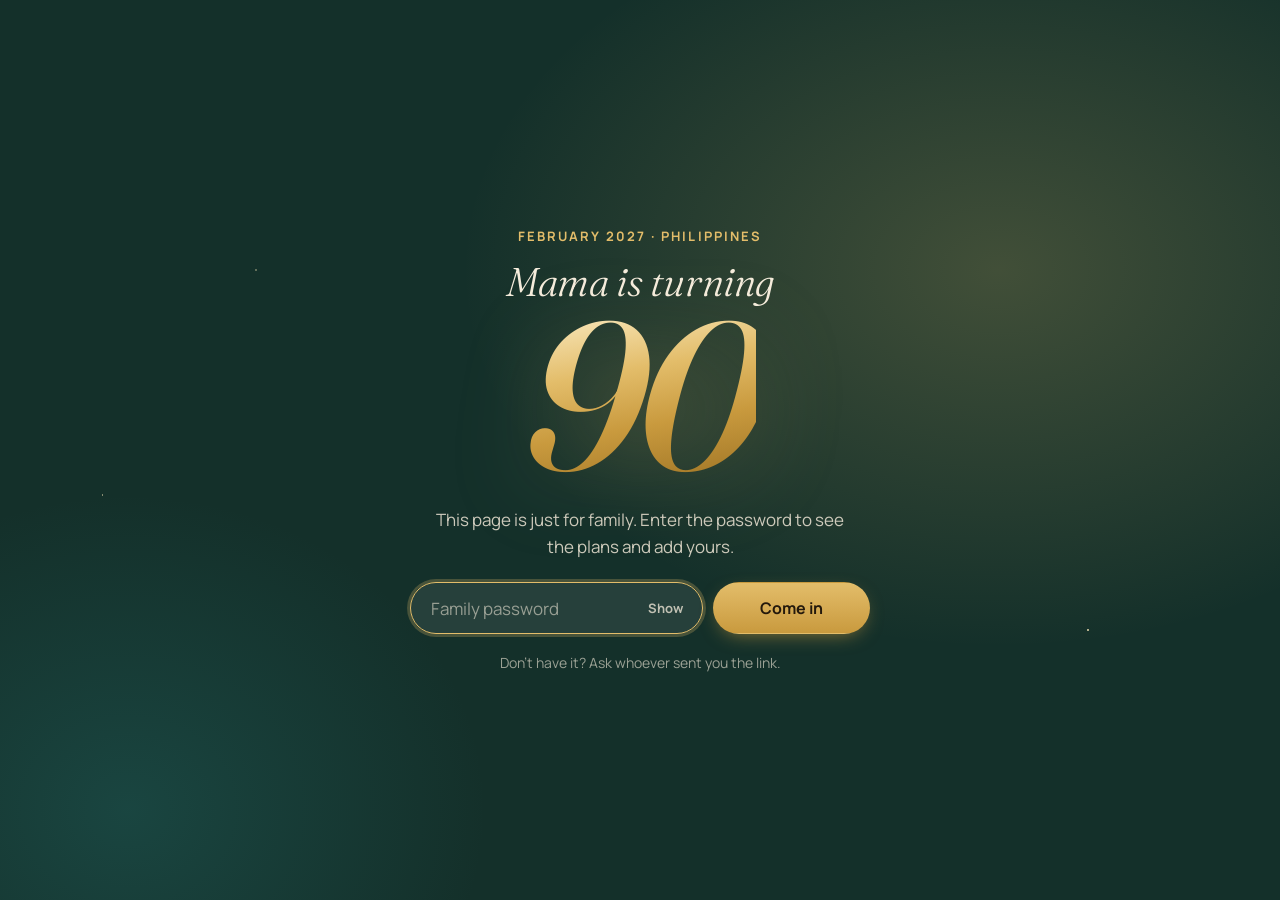
==== commit a2a42085: "Put the site behind a family password The page opens on a password screen, and the backend only retu" ====
--- a/index.html
+++ b/index.html
@@ -5,7 +5,7 @@
   <meta name="viewport" content="width=device-width, initial-scale=1, viewport-fit=cover">
   <title>Mama's 90th</title>
   <meta name="description" content="Mama is turning 90! Family outing in Tagaytay, Feb 21–23, and the birthday celebration in Metro Manila, Feb 25, 2027. Sign up for travel and lodging here.">
-  <!-- Everyone's travel details are visible on this page, so keep it out of search engines. -->
+  <!-- The sign-up list sits behind the family password, but keep the page out of search engines anyway. -->
   <meta name="robots" content="noindex, nofollow">
   <!-- Link previews (iMessage, WhatsApp, Messenger). Image URLs must be absolute; source is dev/og-image.html. -->
   <meta property="og:type" content="website">
@@ -22,11 +22,39 @@
   <link rel="preconnect" href="https://fonts.googleapis.com">
   <link rel="preconnect" href="https://fonts.gstatic.com" crossorigin>
   <link href="https://fonts.googleapis.com/css2?family=Fraunces:ital,opsz,wght@0,9..144,300..700;1,9..144,300..700&family=Manrope:wght@400;500;600;700&display=swap" rel="stylesheet">
-  <link rel="stylesheet" href="assets/styles.css">
+  <!-- Bump ?v= when these files change, so nobody gets a cached old file with the new page. -->
+  <link rel="stylesheet" href="assets/styles.css?v=2">
   <script src="config.js"></script>
-  <script src="assets/app.js" defer></script>
+  <script>
+    // Show the password screen before anything paints, unless this device already has the password.
+    try { if (!localStorage.getItem('m90-password')) document.documentElement.classList.add('is-locked'); }
+    catch (e) { document.documentElement.classList.add('is-locked'); }
+  </script>
+  <script src="assets/app.js?v=2" defer></script>
 </head>
 <body>
+  <div class="gate" id="gate">
+    <div class="hero__glow" aria-hidden="true"></div>
+    <form class="gate__card" id="gate-form" novalidate>
+      <p class="eyebrow">February 2027 · Philippines</p>
+      <h1 class="hero__title">
+        <span class="hero__pre">Mama is turning</span>
+        <span class="hero__num">90</span>
+      </h1>
+      <p class="gate__lede">This page is just for family. Enter the password to see the plans and add yours.</p>
+      <div class="gate__row">
+        <div class="gate__field">
+          <label class="sr-only" for="gate-password">Family password</label>
+          <input id="gate-password" name="password" type="password" placeholder="Family password" autocomplete="current-password" autocapitalize="none" autocorrect="off" spellcheck="false" enterkeyhint="go" aria-describedby="gate-error">
+          <button class="gate__show" id="gate-show" type="button" aria-label="Show password">Show</button>
+        </div>
+        <button class="btn btn--gold" id="gate-submit" type="submit">Come in</button>
+      </div>
+      <p class="gate__error" id="gate-error" role="alert"></p>
+      <p class="gate__help">Don't have it? Ask whoever sent you the link.</p>
+    </form>
+  </div>
+
   <header class="nav" id="top">
     <div class="wrap nav__inner">
       <a class="brand" href="#top"><span class="brand__mark">90</span><span>Mama's 90th</span></a>
@@ -128,7 +156,7 @@
           <div><dt>Where I'll sleep each night</dt><dd>Pick where you expect to sleep each night from Feb 19 to 27. If you're staying before or after that, add it under "Other dates / needs".</dd></div>
           <div><dt>How many fit in the house?</dt><dd>20–24 overnight guests in total, so a spot isn't guaranteed. Hillcreek is overflow lodging, with rooms subject to availability and confirmation.</dd></div>
           <div><dt>My plans changed</dt><dd>Just tap your name again and update it. The latest version is what counts.</dd></div>
-          <div><dt>Privacy</dt><dd>Everything here is visible to anyone with the link. Please don't enter passport numbers or other sensitive details.</dd></div>
+          <div><dt>Privacy</dt><dd>Everything here is visible to anyone in the family who has the password. Please don't enter passport numbers or other sensitive details.</dd></div>
         </dl>
       </div>
     </section>
--- a/assets/styles.css
+++ b/assets/styles.css
@@ -403,3 +403,39 @@
   .sheet[open], .skeleton { animation: none; }
   .confetti { display: none; }
 }
+
+/* Password screen. <html class="is-locked"> is set by the inline script in index.html and by app.js. */
+.gate { display: none; }
+.is-locked body { background: var(--forest); }
+.is-locked body > :not(.gate) { display: none !important; }
+.is-locked .gate {
+  position: relative; overflow: hidden; display: grid; place-items: center;
+  min-height: 100vh; min-height: 100dvh; padding: 40px 16px calc(40px + env(safe-area-inset-bottom));
+  background: var(--forest); color: #f5ecdc;
+}
+.gate__card { position: relative; display: grid; justify-items: center; gap: 18px; width: 100%; max-width: 460px; text-align: center; }
+.gate .hero__title { justify-items: center; }
+.gate .hero__num { font-size: clamp(130px, 40vw, 210px); margin-left: 0; }
+.gate .hero__pre { font-size: clamp(28px, 7vw, 40px); }
+.gate__lede { margin: 0; max-width: 24em; font-size: 17px; color: rgba(245, 236, 220, .82); }
+.gate__row { display: flex; flex-wrap: wrap; gap: 10px; width: 100%; margin-top: 4px; }
+.gate__row .btn { flex: 1 0 auto; min-height: 52px; font-size: 16px; }
+.gate__field { position: relative; flex: 1 1 240px; }
+.gate__field input {
+  width: 100%; height: 52px; padding: 0 70px 0 20px; border-radius: 999px;
+  border: 1px solid rgba(245, 236, 220, .3); background: rgba(255, 255, 255, .08); color: #fff;
+  font-size: 17px; outline: none; transition: border-color .15s, box-shadow .15s;
+}
+.gate__field input::placeholder { color: rgba(245, 236, 220, .55); }
+.gate__field input:focus { border-color: var(--gold-2); box-shadow: 0 0 0 3px rgba(227, 189, 106, .25); }
+.gate__field input[aria-invalid="true"] { border-color: #ff9d87; }
+.gate__show {
+  position: absolute; top: 6px; right: 6px; height: 40px; padding: 0 14px; border: 0; border-radius: 999px;
+  background: transparent; color: rgba(245, 236, 220, .75); font-size: 13px; font-weight: 700; cursor: pointer;
+}
+.gate__show:hover { background: rgba(255, 255, 255, .08); color: #fff; }
+.gate__error { margin: 0; color: #ffb4a3; font-size: 15px; font-weight: 600; }
+.gate__error:empty { display: none; }
+.gate__help { margin: 0; font-size: 14px; color: rgba(245, 236, 220, .6); }
+.gate__card.is-wrong .gate__row { animation: shake .4s ease; }
+@keyframes shake { 20%, 60% { transform: translateX(-8px); } 40%, 80% { transform: translateX(8px); } }
